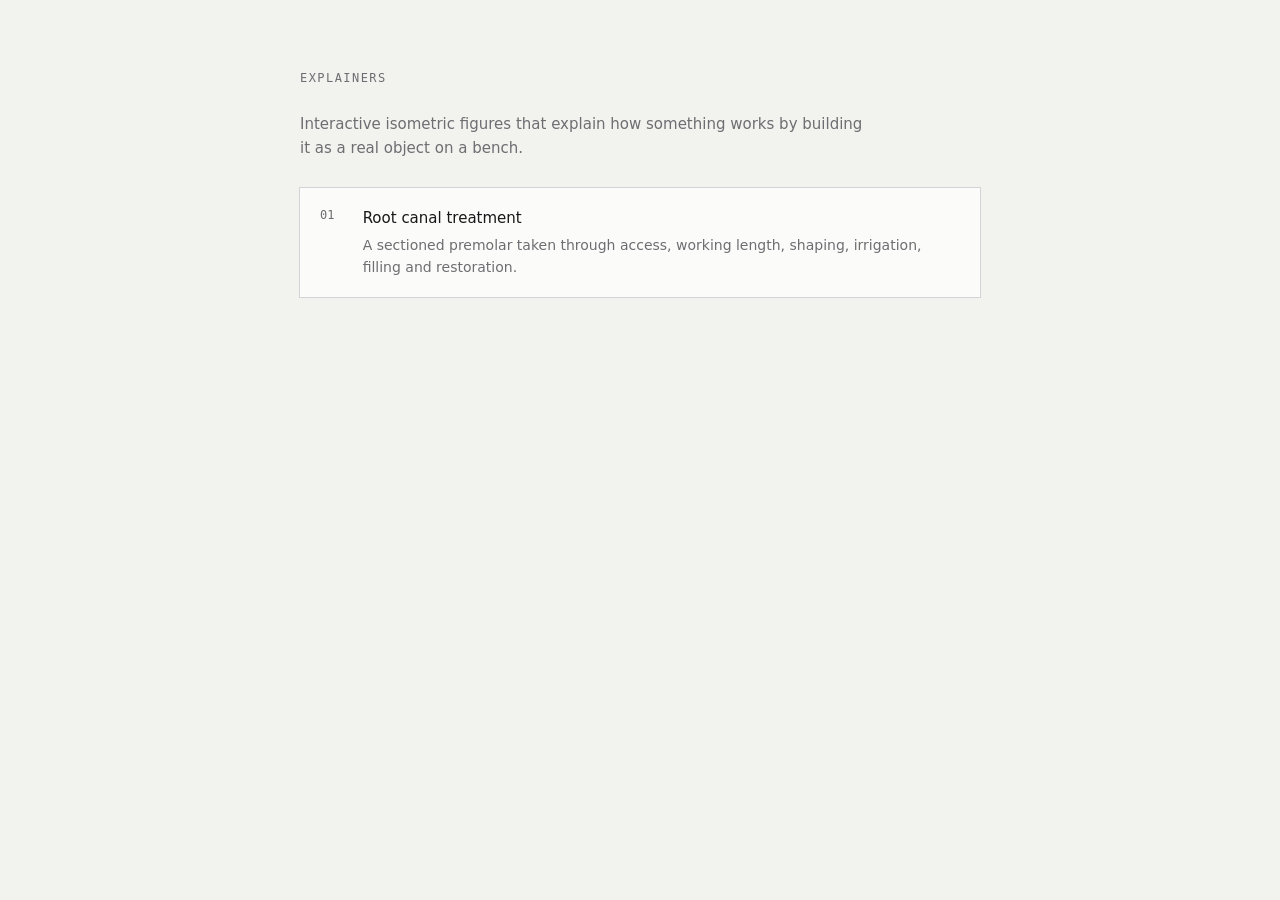
==== index.html @ 28fd2955 "Add root canal treatment explainer and vendored drawing kit" ====
<!doctype html>
<html lang="en">
<head>
<meta charset="utf-8">
<meta name="viewport" content="width=device-width, initial-scale=1">
<title>Explainers</title>
<style>
:root{--bg:#f2f2ef;--card:#fbfbfa;--fg:#18181a;--muted:#6e6e72;--line:#d4d4d6;--mono:ui-monospace,"SF Mono",Menlo,Consolas,monospace;color-scheme:light}
@media (prefers-color-scheme:dark){:root{--bg:#0b0b0b;--card:#131313;--fg:#e6e6e6;--muted:#8a8a8a;--line:#2a2a2a;color-scheme:dark}}
*{box-sizing:border-box}
body{margin:0;background:var(--bg);color:var(--fg);font:15px/1.6 ui-sans-serif,system-ui,-apple-system,"Segoe UI",sans-serif;-webkit-font-smoothing:antialiased}
main{width:min(680px,100% - 32px);margin:72px auto 96px;display:grid;gap:28px}
h1{font:500 12px/1 var(--mono);letter-spacing:.12em;text-transform:uppercase;color:var(--muted);margin:0}
p{margin:0;color:var(--muted);max-width:60ch}
ul{list-style:none;margin:0;padding:0;display:grid;gap:10px}
a{display:grid;grid-template-columns:3ch 1fr;gap:4px 14px;padding:18px 20px;background:var(--card);box-shadow:0 0 0 1px var(--line);color:inherit;text-decoration:none;transition:box-shadow .2s}
a:hover,a:focus-visible{box-shadow:0 0 0 1px var(--muted);outline:none}
.n{font:12px/1.6 var(--mono);color:var(--muted)}
.t{font-weight:500}
.d{grid-column:2;color:var(--muted);font-size:14px}
</style>
</head>
<body>
<main>
<h1>Explainers</h1>
<p>Interactive isometric figures that explain how something works by building it as a real object on a bench.</p>
<ul>
<li><a href="root-canal/"><span class="n">01</span><span class="t">Root canal treatment</span><span class="d">A sectioned premolar taken through access, working length, shaping, irrigation, filling and restoration.</span></a></li>
</ul>
</main>
</body>
</html>
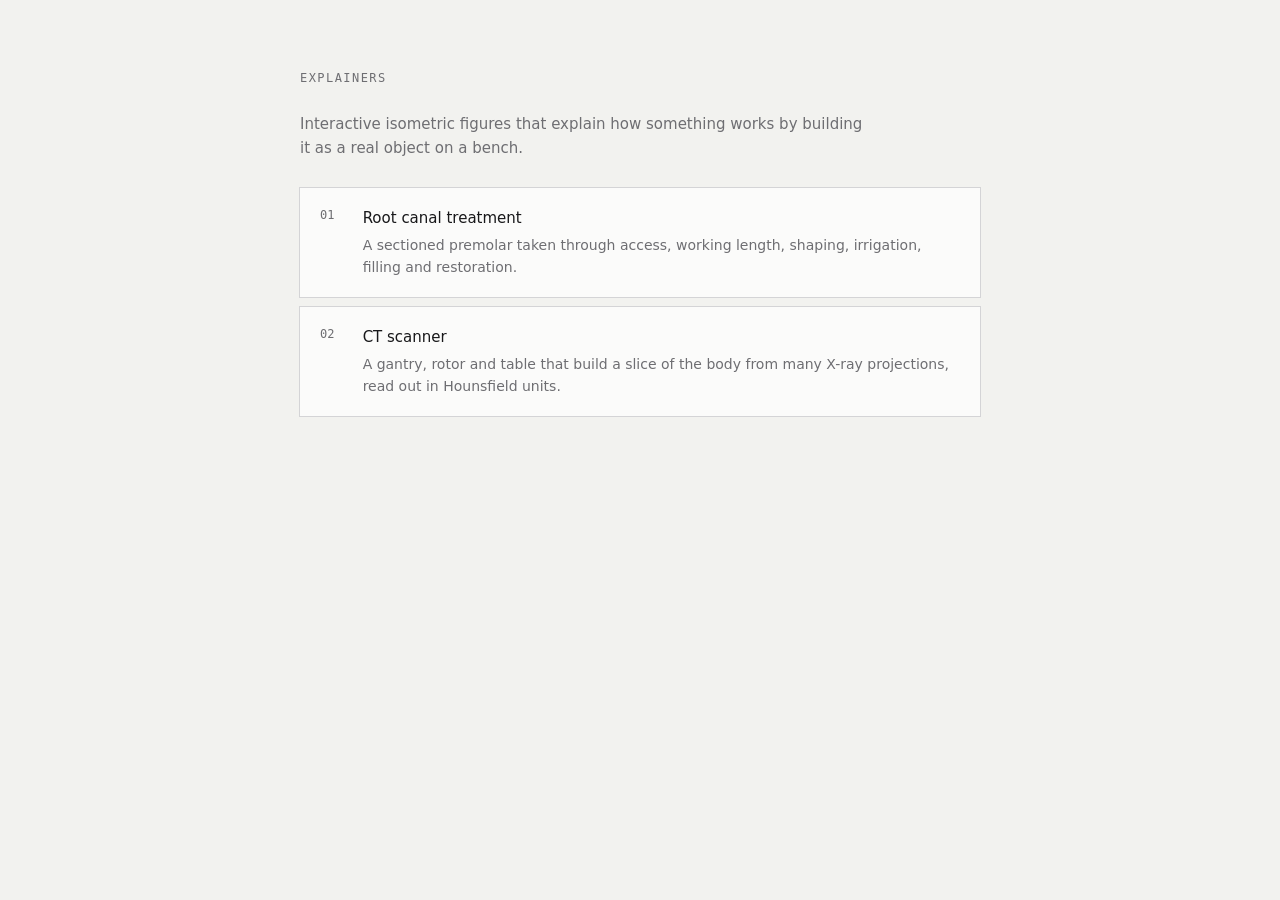
==== commit 3e301b7f: "Add CT scanner explainer An isometric figure of a gantry, rotor and table, driven by a model that si" ====
--- a/index.html
+++ b/index.html
@@ -26,6 +26,7 @@
 <p>Interactive isometric figures that explain how something works by building it as a real object on a bench.</p>
 <ul>
 <li><a href="root-canal/"><span class="n">01</span><span class="t">Root canal treatment</span><span class="d">A sectioned premolar taken through access, working length, shaping, irrigation, filling and restoration.</span></a></li>
+<li><a href="ct-scanner/"><span class="n">02</span><span class="t">CT scanner</span><span class="d">A gantry, rotor and table that build a slice of the body from many X-ray projections, read out in Hounsfield units.</span></a></li>
 </ul>
 </main>
 </body>
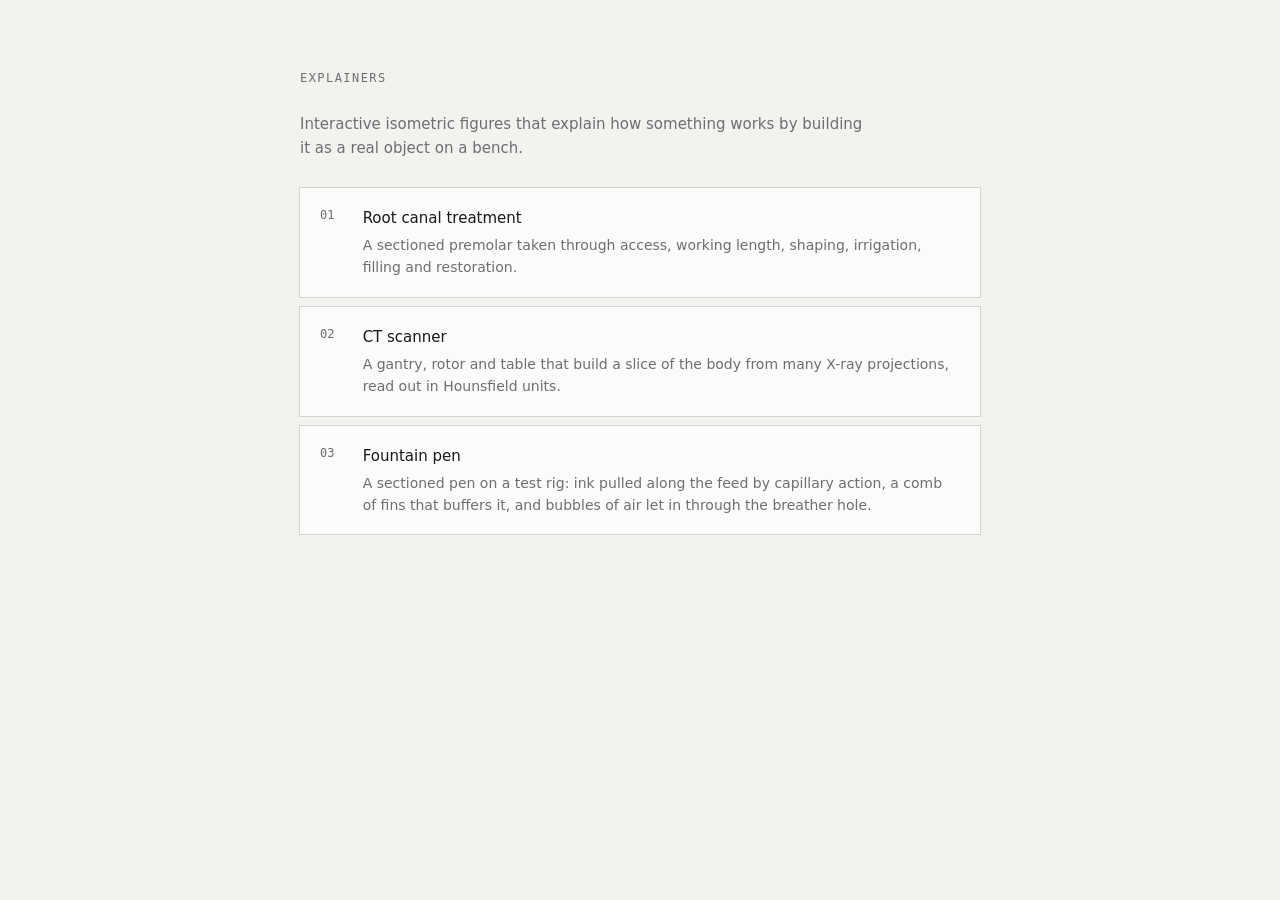
==== commit 14991c19: "Add fountain pen explainer A sectioned pen on a pen-testing rig: a tilted pen cut along its length w" ====
--- a/index.html
+++ b/index.html
@@ -27,6 +27,7 @@
 <ul>
 <li><a href="root-canal/"><span class="n">01</span><span class="t">Root canal treatment</span><span class="d">A sectioned premolar taken through access, working length, shaping, irrigation, filling and restoration.</span></a></li>
 <li><a href="ct-scanner/"><span class="n">02</span><span class="t">CT scanner</span><span class="d">A gantry, rotor and table that build a slice of the body from many X-ray projections, read out in Hounsfield units.</span></a></li>
+<li><a href="fountain-pen/"><span class="n">03</span><span class="t">Fountain pen</span><span class="d">A sectioned pen on a test rig: ink pulled along the feed by capillary action, a comb of fins that buffers it, and bubbles of air let in through the breather hole.</span></a></li>
 </ul>
 </main>
 </body>
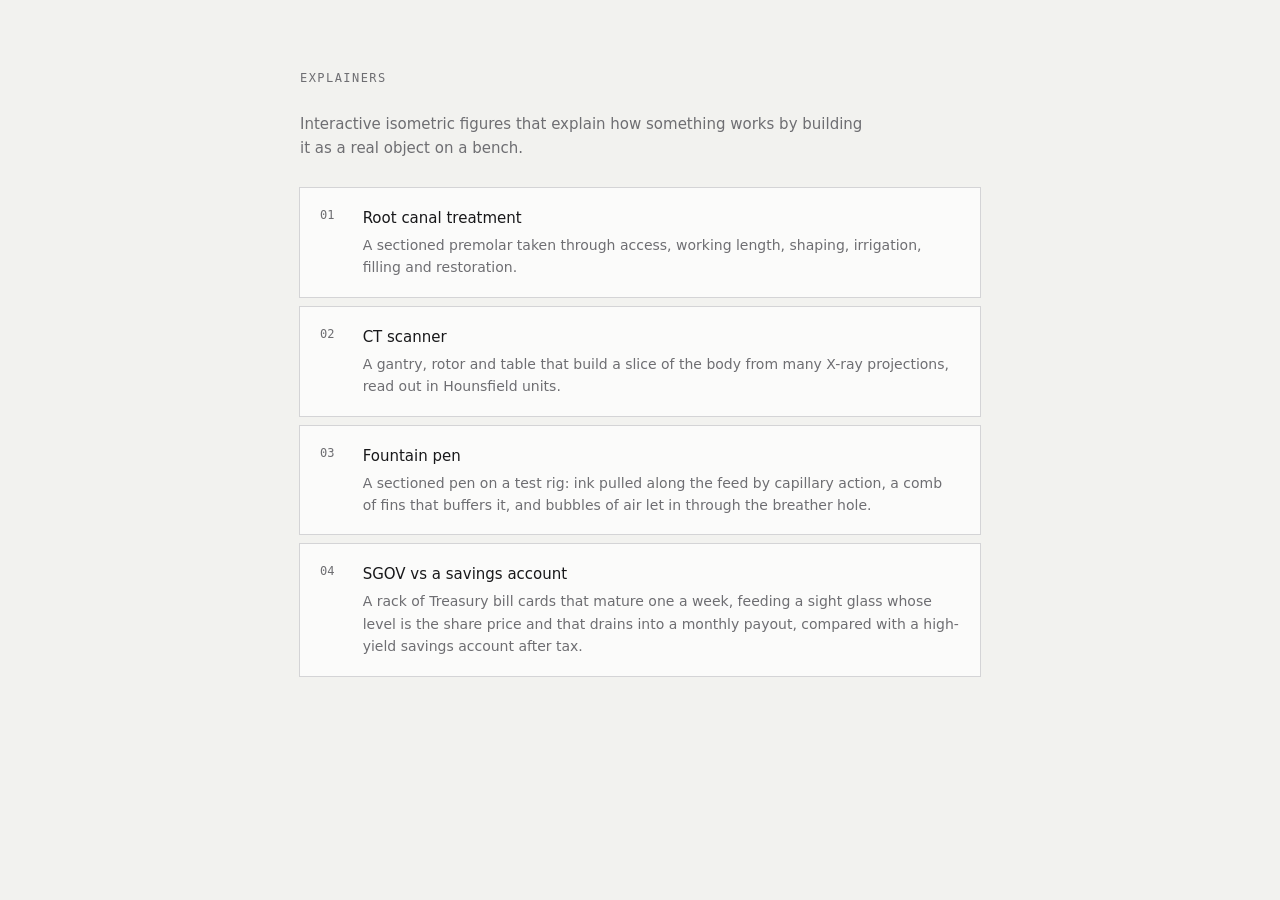
==== commit c6b84c2d: "Add SGOV vs savings account explainer A bench model of the fund: thirteen T-bill cards step through " ====
--- a/index.html
+++ b/index.html
@@ -28,6 +28,7 @@
 <li><a href="root-canal/"><span class="n">01</span><span class="t">Root canal treatment</span><span class="d">A sectioned premolar taken through access, working length, shaping, irrigation, filling and restoration.</span></a></li>
 <li><a href="ct-scanner/"><span class="n">02</span><span class="t">CT scanner</span><span class="d">A gantry, rotor and table that build a slice of the body from many X-ray projections, read out in Hounsfield units.</span></a></li>
 <li><a href="fountain-pen/"><span class="n">03</span><span class="t">Fountain pen</span><span class="d">A sectioned pen on a test rig: ink pulled along the feed by capillary action, a comb of fins that buffers it, and bubbles of air let in through the breather hole.</span></a></li>
+<li><a href="sgov/"><span class="n">04</span><span class="t">SGOV vs a savings account</span><span class="d">A rack of Treasury bill cards that mature one a week, feeding a sight glass whose level is the share price and that drains into a monthly payout, compared with a high-yield savings account after tax.</span></a></li>
 </ul>
 </main>
 </body>
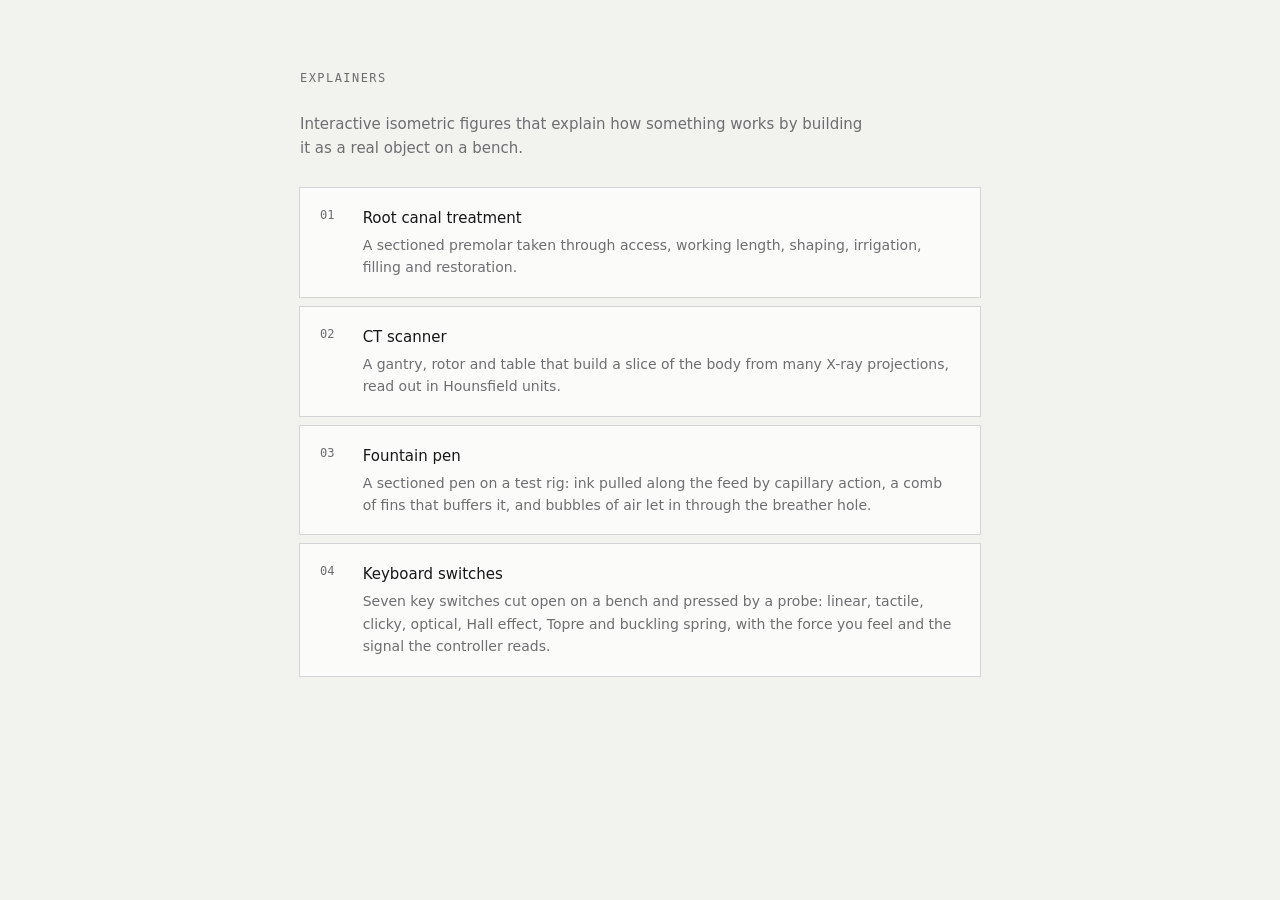
==== commit 0e8d4bed: "Add keyboard switches explainer: seven cut-open switches on a test bench Linear, tactile, clicky, op" ====
--- a/index.html
+++ b/index.html
@@ -28,7 +28,7 @@
 <li><a href="root-canal/"><span class="n">01</span><span class="t">Root canal treatment</span><span class="d">A sectioned premolar taken through access, working length, shaping, irrigation, filling and restoration.</span></a></li>
 <li><a href="ct-scanner/"><span class="n">02</span><span class="t">CT scanner</span><span class="d">A gantry, rotor and table that build a slice of the body from many X-ray projections, read out in Hounsfield units.</span></a></li>
 <li><a href="fountain-pen/"><span class="n">03</span><span class="t">Fountain pen</span><span class="d">A sectioned pen on a test rig: ink pulled along the feed by capillary action, a comb of fins that buffers it, and bubbles of air let in through the breather hole.</span></a></li>
-<li><a href="sgov/"><span class="n">04</span><span class="t">SGOV vs a savings account</span><span class="d">A rack of Treasury bill cards that mature one a week, feeding a sight glass whose level is the share price and that drains into a monthly payout, compared with a high-yield savings account after tax.</span></a></li>
+<li><a href="keyboard-switches/"><span class="n">04</span><span class="t">Keyboard switches</span><span class="d">Seven key switches cut open on a bench and pressed by a probe: linear, tactile, clicky, optical, Hall effect, Topre and buckling spring, with the force you feel and the signal the controller reads.</span></a></li>
 </ul>
 </main>
 </body>
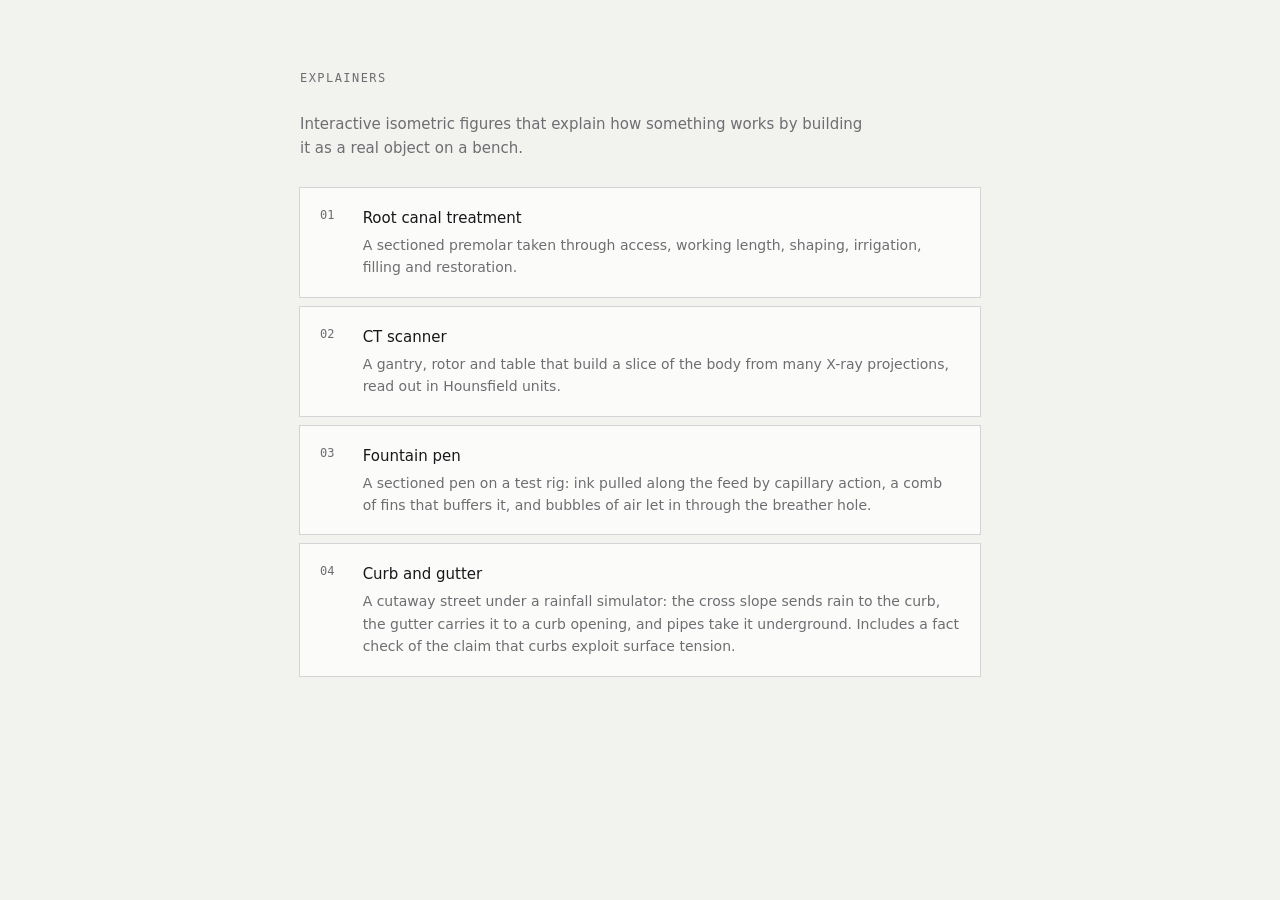
==== commit 102343ef: "Add curb and gutter explainer A cutaway street on a bench under a rainfall simulator. The cross slop" ====
--- a/index.html
+++ b/index.html
@@ -28,7 +28,7 @@
 <li><a href="root-canal/"><span class="n">01</span><span class="t">Root canal treatment</span><span class="d">A sectioned premolar taken through access, working length, shaping, irrigation, filling and restoration.</span></a></li>
 <li><a href="ct-scanner/"><span class="n">02</span><span class="t">CT scanner</span><span class="d">A gantry, rotor and table that build a slice of the body from many X-ray projections, read out in Hounsfield units.</span></a></li>
 <li><a href="fountain-pen/"><span class="n">03</span><span class="t">Fountain pen</span><span class="d">A sectioned pen on a test rig: ink pulled along the feed by capillary action, a comb of fins that buffers it, and bubbles of air let in through the breather hole.</span></a></li>
-<li><a href="keyboard-switches/"><span class="n">04</span><span class="t">Keyboard switches</span><span class="d">Seven key switches cut open on a bench and pressed by a probe: linear, tactile, clicky, optical, Hall effect, Topre and buckling spring, with the force you feel and the signal the controller reads.</span></a></li>
+<li><a href="street-drainage/"><span class="n">04</span><span class="t">Curb and gutter</span><span class="d">A cutaway street under a rainfall simulator: the cross slope sends rain to the curb, the gutter carries it to a curb opening, and pipes take it underground. Includes a fact check of the claim that curbs exploit surface tension.</span></a></li>
 </ul>
 </main>
 </body>
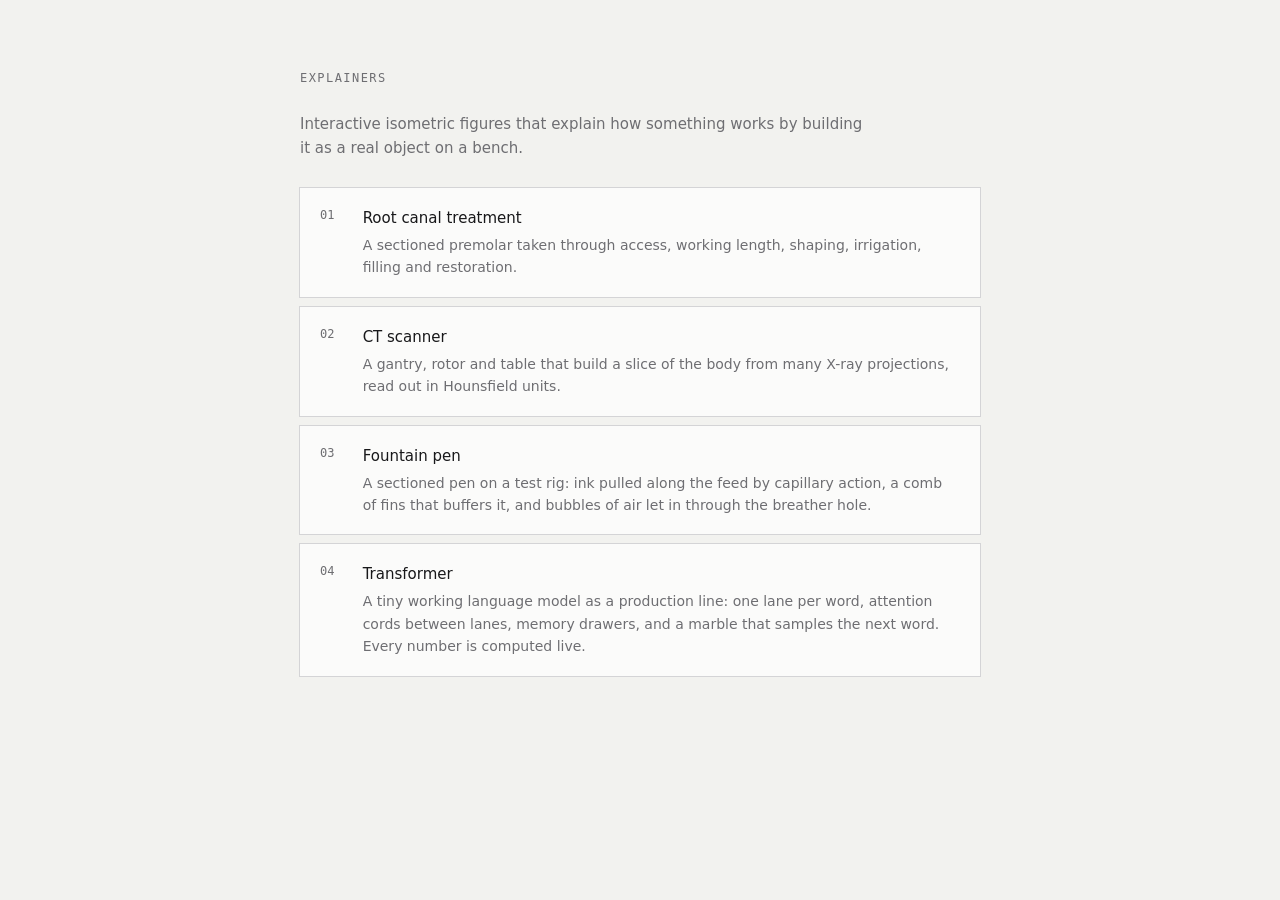
==== commit 347e2b45: "Add transformer explainer: a working tiny language model as a production line A hand-weighted two-la" ====
--- a/index.html
+++ b/index.html
@@ -28,7 +28,7 @@
 <li><a href="root-canal/"><span class="n">01</span><span class="t">Root canal treatment</span><span class="d">A sectioned premolar taken through access, working length, shaping, irrigation, filling and restoration.</span></a></li>
 <li><a href="ct-scanner/"><span class="n">02</span><span class="t">CT scanner</span><span class="d">A gantry, rotor and table that build a slice of the body from many X-ray projections, read out in Hounsfield units.</span></a></li>
 <li><a href="fountain-pen/"><span class="n">03</span><span class="t">Fountain pen</span><span class="d">A sectioned pen on a test rig: ink pulled along the feed by capillary action, a comb of fins that buffers it, and bubbles of air let in through the breather hole.</span></a></li>
-<li><a href="street-drainage/"><span class="n">04</span><span class="t">Curb and gutter</span><span class="d">A cutaway street under a rainfall simulator: the cross slope sends rain to the curb, the gutter carries it to a curb opening, and pipes take it underground. Includes a fact check of the claim that curbs exploit surface tension.</span></a></li>
+<li><a href="transformer/"><span class="n">04</span><span class="t">Transformer</span><span class="d">A tiny working language model as a production line: one lane per word, attention cords between lanes, memory drawers, and a marble that samples the next word. Every number is computed live.</span></a></li>
 </ul>
 </main>
 </body>
